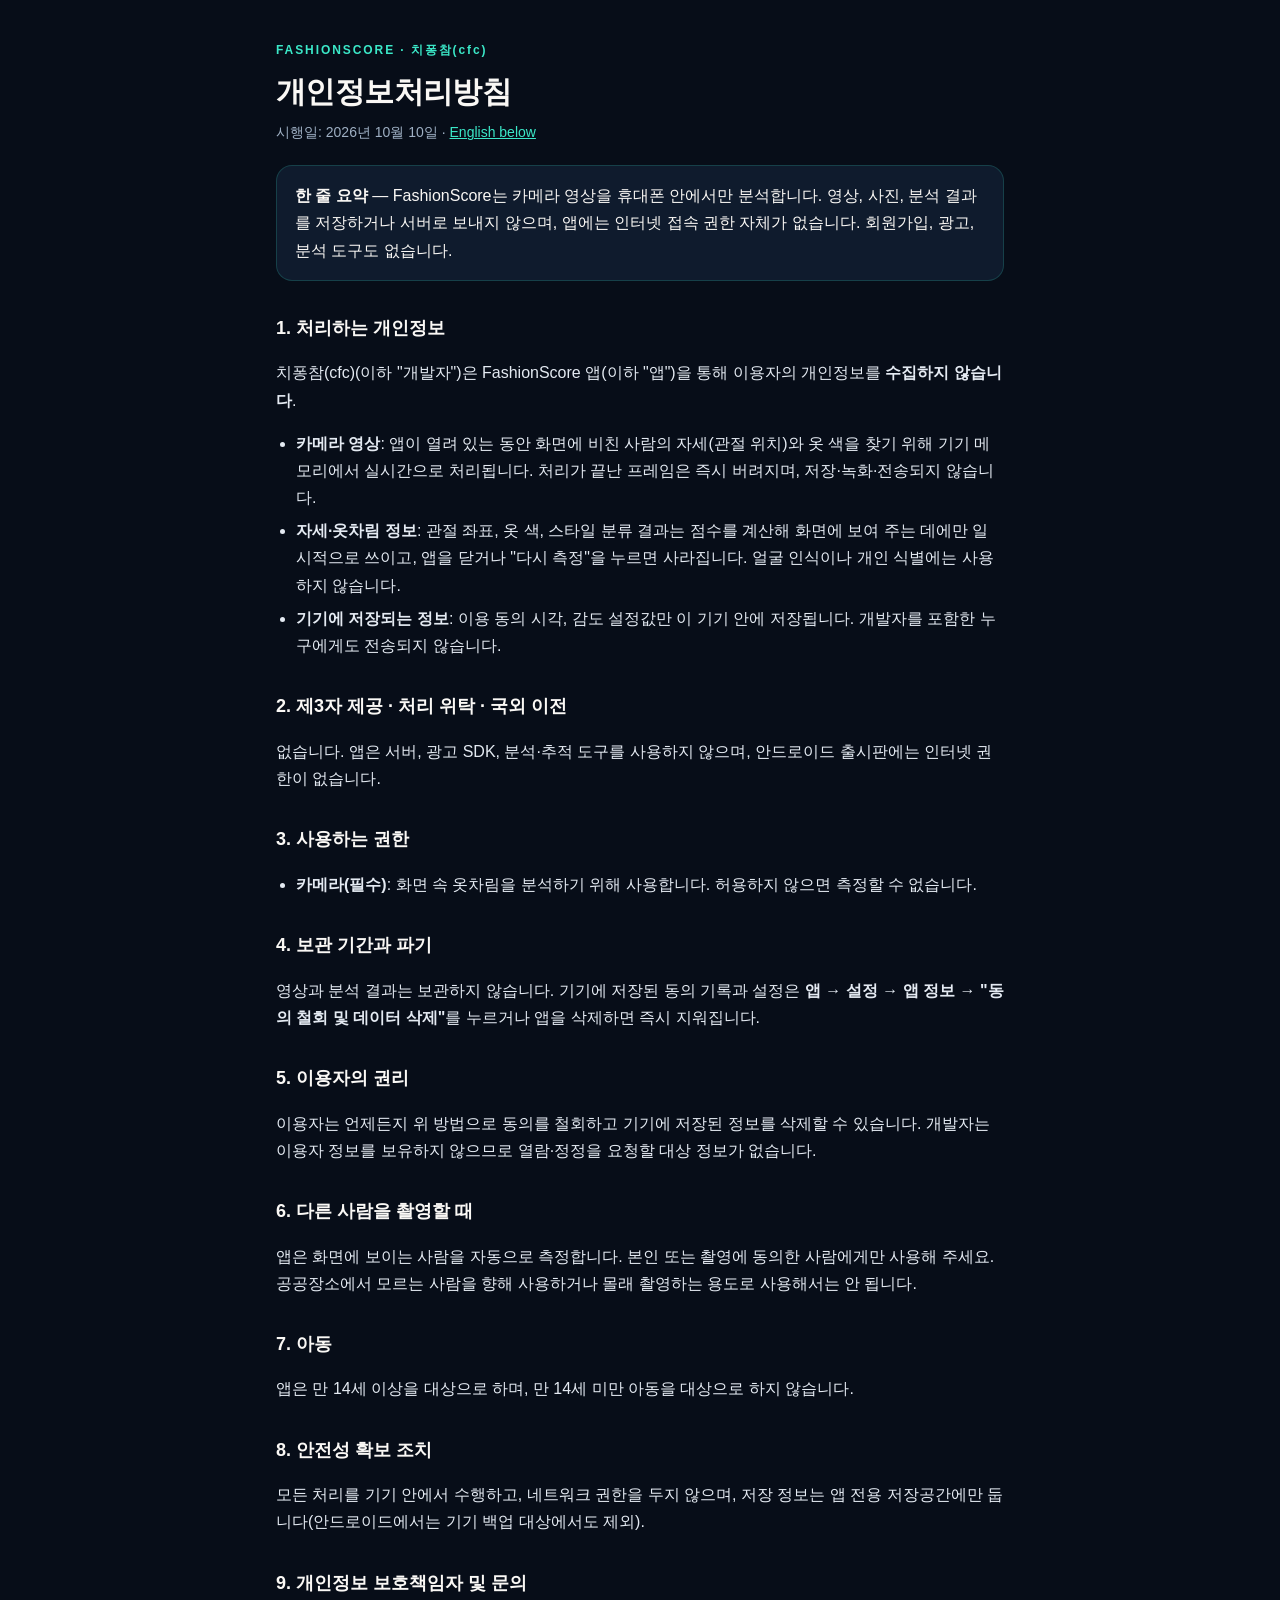
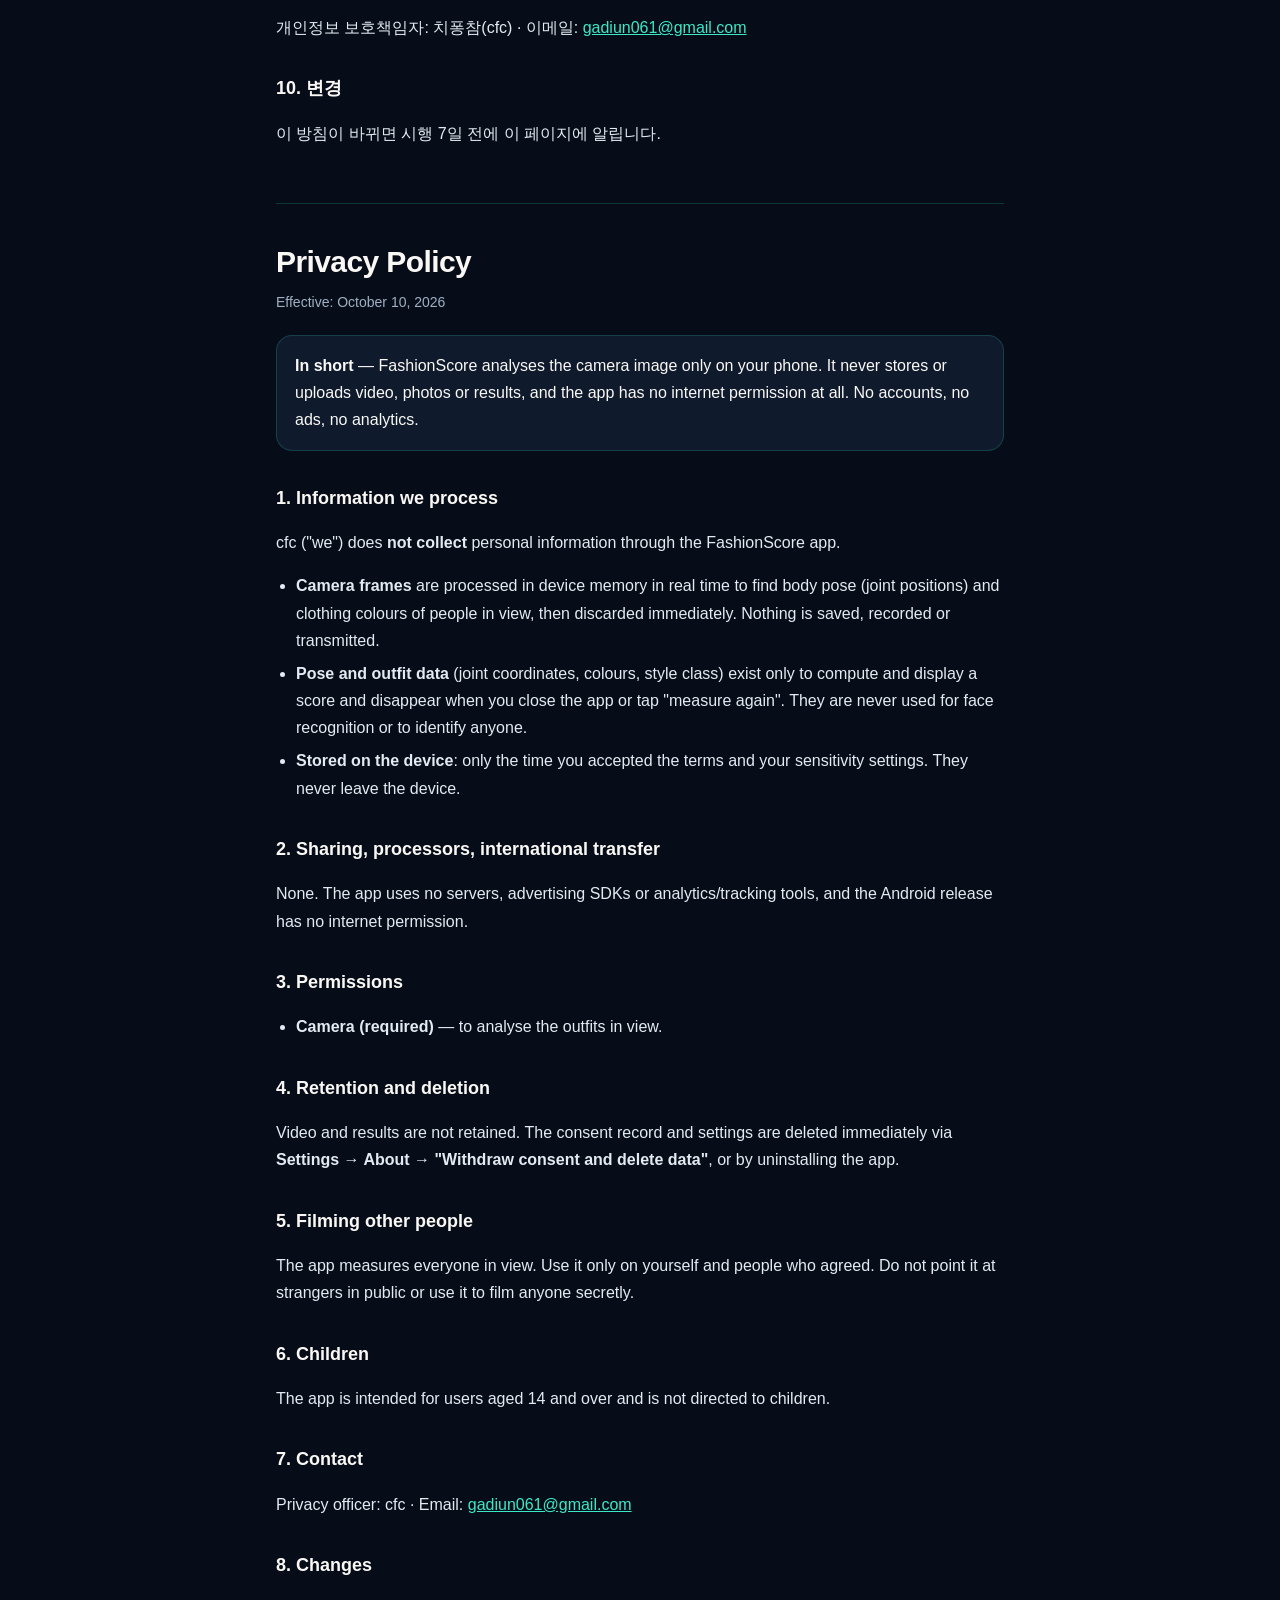
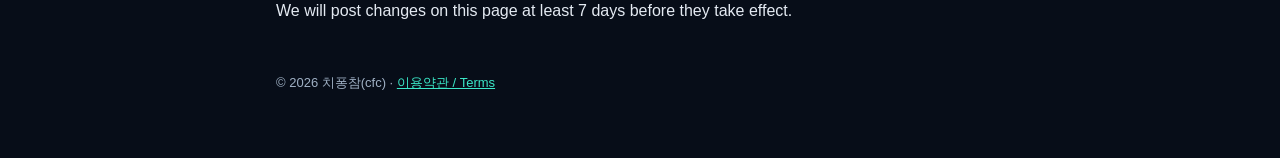
==== privacy.html @ 5b1ffc0b "FashionScore privacy policy, terms and support page Co-Authored-By: Claude Opus 5.5 <noreply@anthrop" ====
<!doctype html>
<html lang="ko">
<head>
<meta charset="utf-8">
<meta name="viewport" content="width=device-width, initial-scale=1">
<title>FashionScore 개인정보처리방침 · Privacy Policy</title>
<link rel="stylesheet" href="style.css">
</head>
<body>
<main>
<p class="eyebrow">FASHIONSCORE · 치퐁참(cfc)</p>
<h1>개인정보처리방침</h1>
<p class="meta">시행일: 2026년 10월 10일 · <a href="#en">English below</a></p>

<div class="summary">
  <strong>한 줄 요약</strong> — FashionScore는 카메라 영상을 휴대폰 안에서만 분석합니다. 영상, 사진, 분석 결과를 저장하거나 서버로 보내지 않으며, 앱에는 인터넷 접속 권한 자체가 없습니다. 회원가입, 광고, 분석 도구도 없습니다.
</div>

<h2>1. 처리하는 개인정보</h2>
<p>치퐁참(cfc)(이하 "개발자")은 FashionScore 앱(이하 "앱")을 통해 이용자의 개인정보를 <b>수집하지 않습니다</b>.</p>
<ul>
  <li><b>카메라 영상</b>: 앱이 열려 있는 동안 화면에 비친 사람의 자세(관절 위치)와 옷 색을 찾기 위해 기기 메모리에서 실시간으로 처리됩니다. 처리가 끝난 프레임은 즉시 버려지며, 저장·녹화·전송되지 않습니다.</li>
  <li><b>자세·옷차림 정보</b>: 관절 좌표, 옷 색, 스타일 분류 결과는 점수를 계산해 화면에 보여 주는 데에만 일시적으로 쓰이고, 앱을 닫거나 "다시 측정"을 누르면 사라집니다. 얼굴 인식이나 개인 식별에는 사용하지 않습니다.</li>
  <li><b>기기에 저장되는 정보</b>: 이용 동의 시각, 감도 설정값만 이 기기 안에 저장됩니다. 개발자를 포함한 누구에게도 전송되지 않습니다.</li>
</ul>

<h2>2. 제3자 제공 · 처리 위탁 · 국외 이전</h2>
<p>없습니다. 앱은 서버, 광고 SDK, 분석·추적 도구를 사용하지 않으며, 안드로이드 출시판에는 인터넷 권한이 없습니다.</p>

<h2>3. 사용하는 권한</h2>
<ul>
  <li><b>카메라(필수)</b>: 화면 속 옷차림을 분석하기 위해 사용합니다. 허용하지 않으면 측정할 수 없습니다.</li>
</ul>

<h2>4. 보관 기간과 파기</h2>
<p>영상과 분석 결과는 보관하지 않습니다. 기기에 저장된 동의 기록과 설정은 <b>앱 → 설정 → 앱 정보 → "동의 철회 및 데이터 삭제"</b>를 누르거나 앱을 삭제하면 즉시 지워집니다.</p>

<h2>5. 이용자의 권리</h2>
<p>이용자는 언제든지 위 방법으로 동의를 철회하고 기기에 저장된 정보를 삭제할 수 있습니다. 개발자는 이용자 정보를 보유하지 않으므로 열람·정정을 요청할 대상 정보가 없습니다.</p>

<h2>6. 다른 사람을 촬영할 때</h2>
<p>앱은 화면에 보이는 사람을 자동으로 측정합니다. 본인 또는 촬영에 동의한 사람에게만 사용해 주세요. 공공장소에서 모르는 사람을 향해 사용하거나 몰래 촬영하는 용도로 사용해서는 안 됩니다.</p>

<h2>7. 아동</h2>
<p>앱은 만 14세 이상을 대상으로 하며, 만 14세 미만 아동을 대상으로 하지 않습니다.</p>

<h2>8. 안전성 확보 조치</h2>
<p>모든 처리를 기기 안에서 수행하고, 네트워크 권한을 두지 않으며, 저장 정보는 앱 전용 저장공간에만 둡니다(안드로이드에서는 기기 백업 대상에서도 제외).</p>

<h2>9. 개인정보 보호책임자 및 문의</h2>
<p>개인정보 보호책임자: 치퐁참(cfc) · 이메일: <a href="mailto:gadiun061@gmail.com">gadiun061@gmail.com</a></p>

<h2>10. 변경</h2>
<p>이 방침이 바뀌면 시행 7일 전에 이 페이지에 알립니다.</p>

<hr id="en">

<h1>Privacy Policy</h1>
<p class="meta">Effective: October 10, 2026</p>
<div class="summary">
  <strong>In short</strong> — FashionScore analyses the camera image only on your phone. It never stores or uploads video, photos or results, and the app has no internet permission at all. No accounts, no ads, no analytics.
</div>
<h2>1. Information we process</h2>
<p>cfc ("we") does <b>not collect</b> personal information through the FashionScore app.</p>
<ul>
  <li><b>Camera frames</b> are processed in device memory in real time to find body pose (joint positions) and clothing colours of people in view, then discarded immediately. Nothing is saved, recorded or transmitted.</li>
  <li><b>Pose and outfit data</b> (joint coordinates, colours, style class) exist only to compute and display a score and disappear when you close the app or tap "measure again". They are never used for face recognition or to identify anyone.</li>
  <li><b>Stored on the device</b>: only the time you accepted the terms and your sensitivity settings. They never leave the device.</li>
</ul>
<h2>2. Sharing, processors, international transfer</h2>
<p>None. The app uses no servers, advertising SDKs or analytics/tracking tools, and the Android release has no internet permission.</p>
<h2>3. Permissions</h2>
<ul><li><b>Camera (required)</b> — to analyse the outfits in view.</li></ul>
<h2>4. Retention and deletion</h2>
<p>Video and results are not retained. The consent record and settings are deleted immediately via <b>Settings → About → "Withdraw consent and delete data"</b>, or by uninstalling the app.</p>
<h2>5. Filming other people</h2>
<p>The app measures everyone in view. Use it only on yourself and people who agreed. Do not point it at strangers in public or use it to film anyone secretly.</p>
<h2>6. Children</h2>
<p>The app is intended for users aged 14 and over and is not directed to children.</p>
<h2>7. Contact</h2>
<p>Privacy officer: cfc · Email: <a href="mailto:gadiun061@gmail.com">gadiun061@gmail.com</a></p>
<h2>8. Changes</h2>
<p>We will post changes on this page at least 7 days before they take effect.</p>
<footer>© 2026 치퐁참(cfc) · <a href="terms.html">이용약관 / Terms</a></footer>
</main>
</body>
</html>
---- style.css ----
:root { --bg: #070D18; --surface: #0F1B2D; --mint: #3BE8C8; --text: #FAF8F5; --dim: #9FB0C4; --line: rgba(59,232,200,.18); }
* { box-sizing: border-box; }
body { margin: 0; background: var(--bg); color: var(--text); font: 16px/1.7 -apple-system, BlinkMacSystemFont, "Apple SD Gothic Neo", Pretendard, "Segoe UI", Roboto, sans-serif; }
main { max-width: 760px; margin: 0 auto; padding: 40px 16px 64px; }
.eyebrow { color: var(--mint); font-size: 12px; font-weight: 800; letter-spacing: .16em; margin: 0; }
h1 { font-size: 30px; letter-spacing: -.02em; margin: 6px 0 4px; }
h2 { font-size: 18px; margin: 32px 0 6px; }
.meta { color: var(--dim); margin: 0 0 20px; font-size: 14px; }
.summary { background: var(--surface); border: 1px solid var(--line); border-radius: 16px; padding: 16px 18px; }
a { color: var(--mint); }
ul { padding-left: 20px; }
li { margin: 6px 0; }
p, li { color: #E4EAF2; }
hr { border: 0; border-top: 1px solid var(--line); margin: 56px 0 32px; }
footer { margin-top: 48px; color: var(--dim); font-size: 13px; }
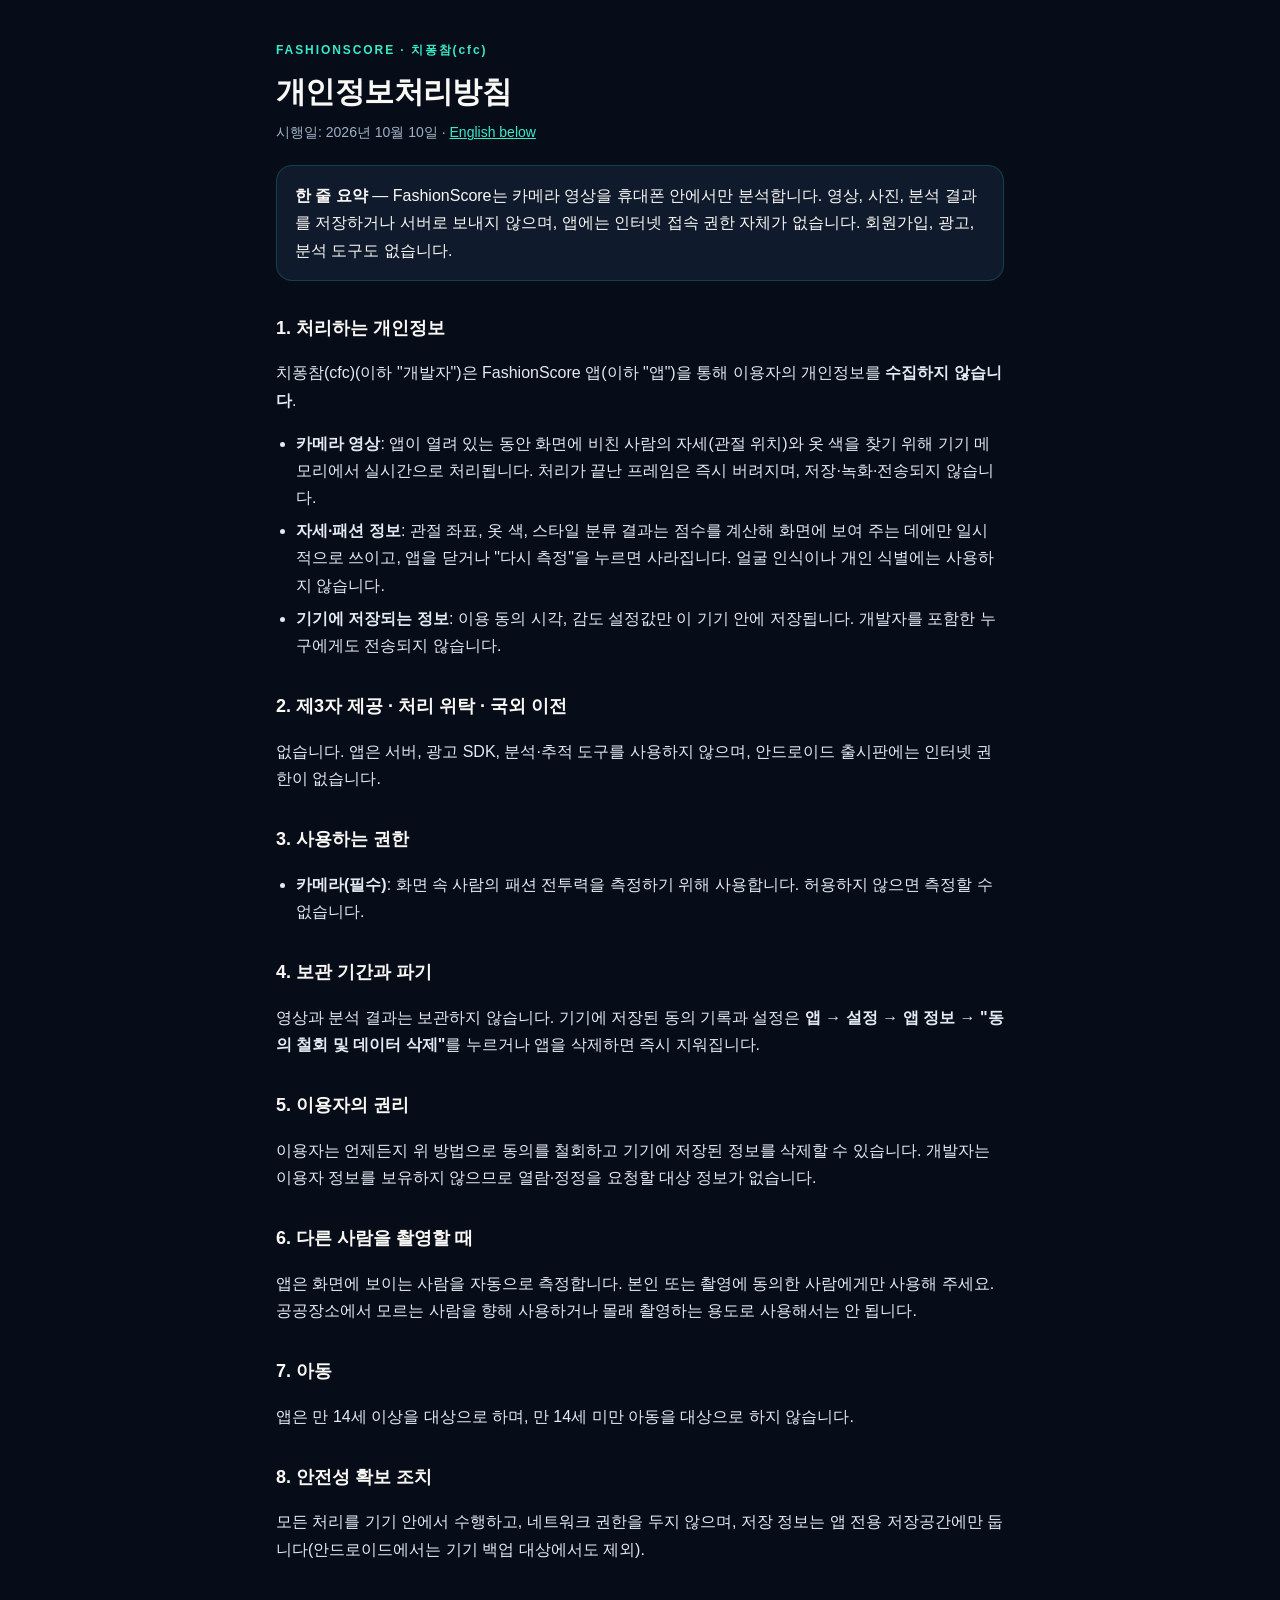
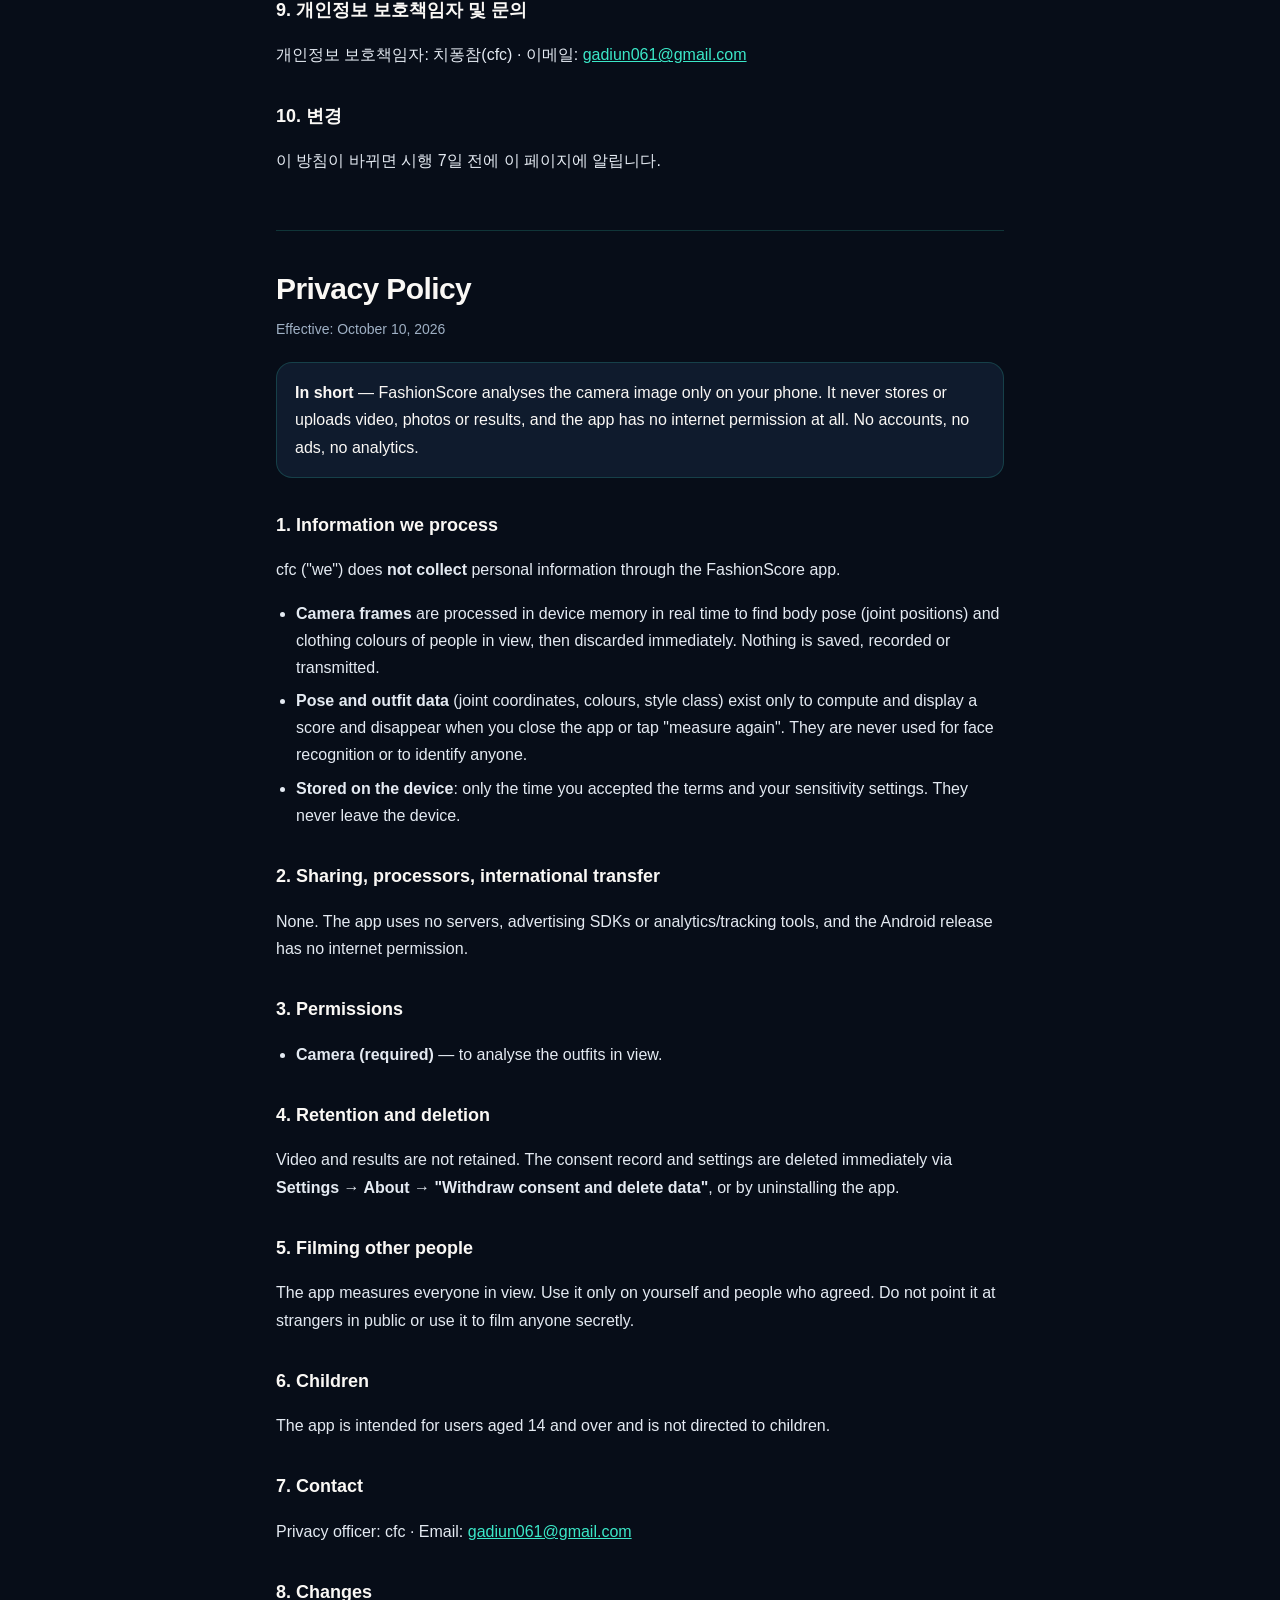
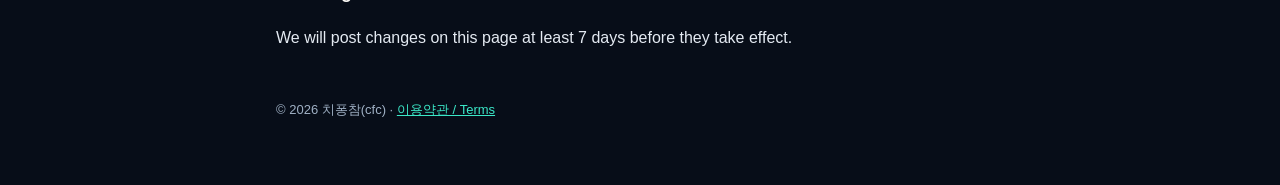
==== commit e078f533: "Wording: 패션 전투력 Co-Authored-By: Claude Opus 5.5 <noreply@anthropic.com>" ====
--- a/privacy.html
+++ b/privacy.html
@@ -20,7 +20,7 @@
 <p>치퐁참(cfc)(이하 "개발자")은 FashionScore 앱(이하 "앱")을 통해 이용자의 개인정보를 <b>수집하지 않습니다</b>.</p>
 <ul>
   <li><b>카메라 영상</b>: 앱이 열려 있는 동안 화면에 비친 사람의 자세(관절 위치)와 옷 색을 찾기 위해 기기 메모리에서 실시간으로 처리됩니다. 처리가 끝난 프레임은 즉시 버려지며, 저장·녹화·전송되지 않습니다.</li>
-  <li><b>자세·옷차림 정보</b>: 관절 좌표, 옷 색, 스타일 분류 결과는 점수를 계산해 화면에 보여 주는 데에만 일시적으로 쓰이고, 앱을 닫거나 "다시 측정"을 누르면 사라집니다. 얼굴 인식이나 개인 식별에는 사용하지 않습니다.</li>
+  <li><b>자세·패션 정보</b>: 관절 좌표, 옷 색, 스타일 분류 결과는 점수를 계산해 화면에 보여 주는 데에만 일시적으로 쓰이고, 앱을 닫거나 "다시 측정"을 누르면 사라집니다. 얼굴 인식이나 개인 식별에는 사용하지 않습니다.</li>
   <li><b>기기에 저장되는 정보</b>: 이용 동의 시각, 감도 설정값만 이 기기 안에 저장됩니다. 개발자를 포함한 누구에게도 전송되지 않습니다.</li>
 </ul>
 
@@ -29,7 +29,7 @@
 
 <h2>3. 사용하는 권한</h2>
 <ul>
-  <li><b>카메라(필수)</b>: 화면 속 옷차림을 분석하기 위해 사용합니다. 허용하지 않으면 측정할 수 없습니다.</li>
+  <li><b>카메라(필수)</b>: 화면 속 사람의 패션 전투력을 측정하기 위해 사용합니다. 허용하지 않으면 측정할 수 없습니다.</li>
 </ul>
 
 <h2>4. 보관 기간과 파기</h2>
